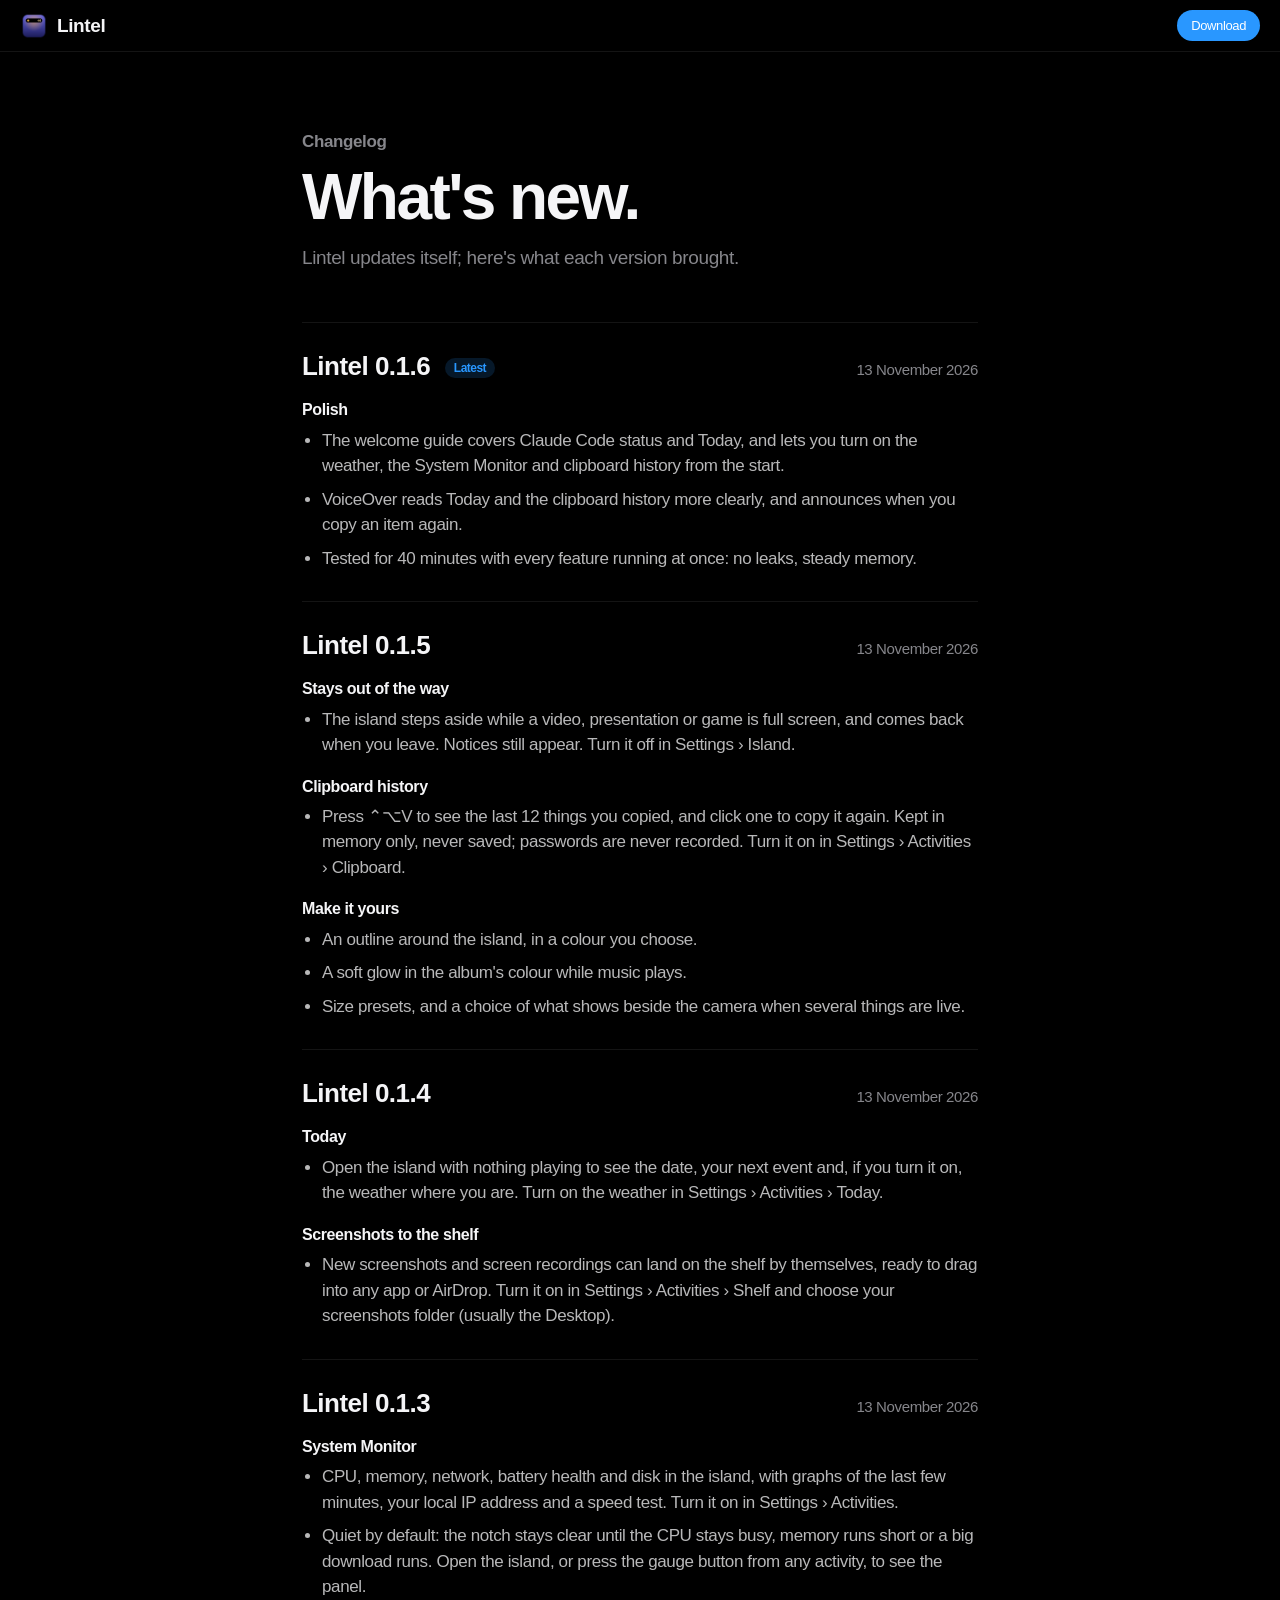
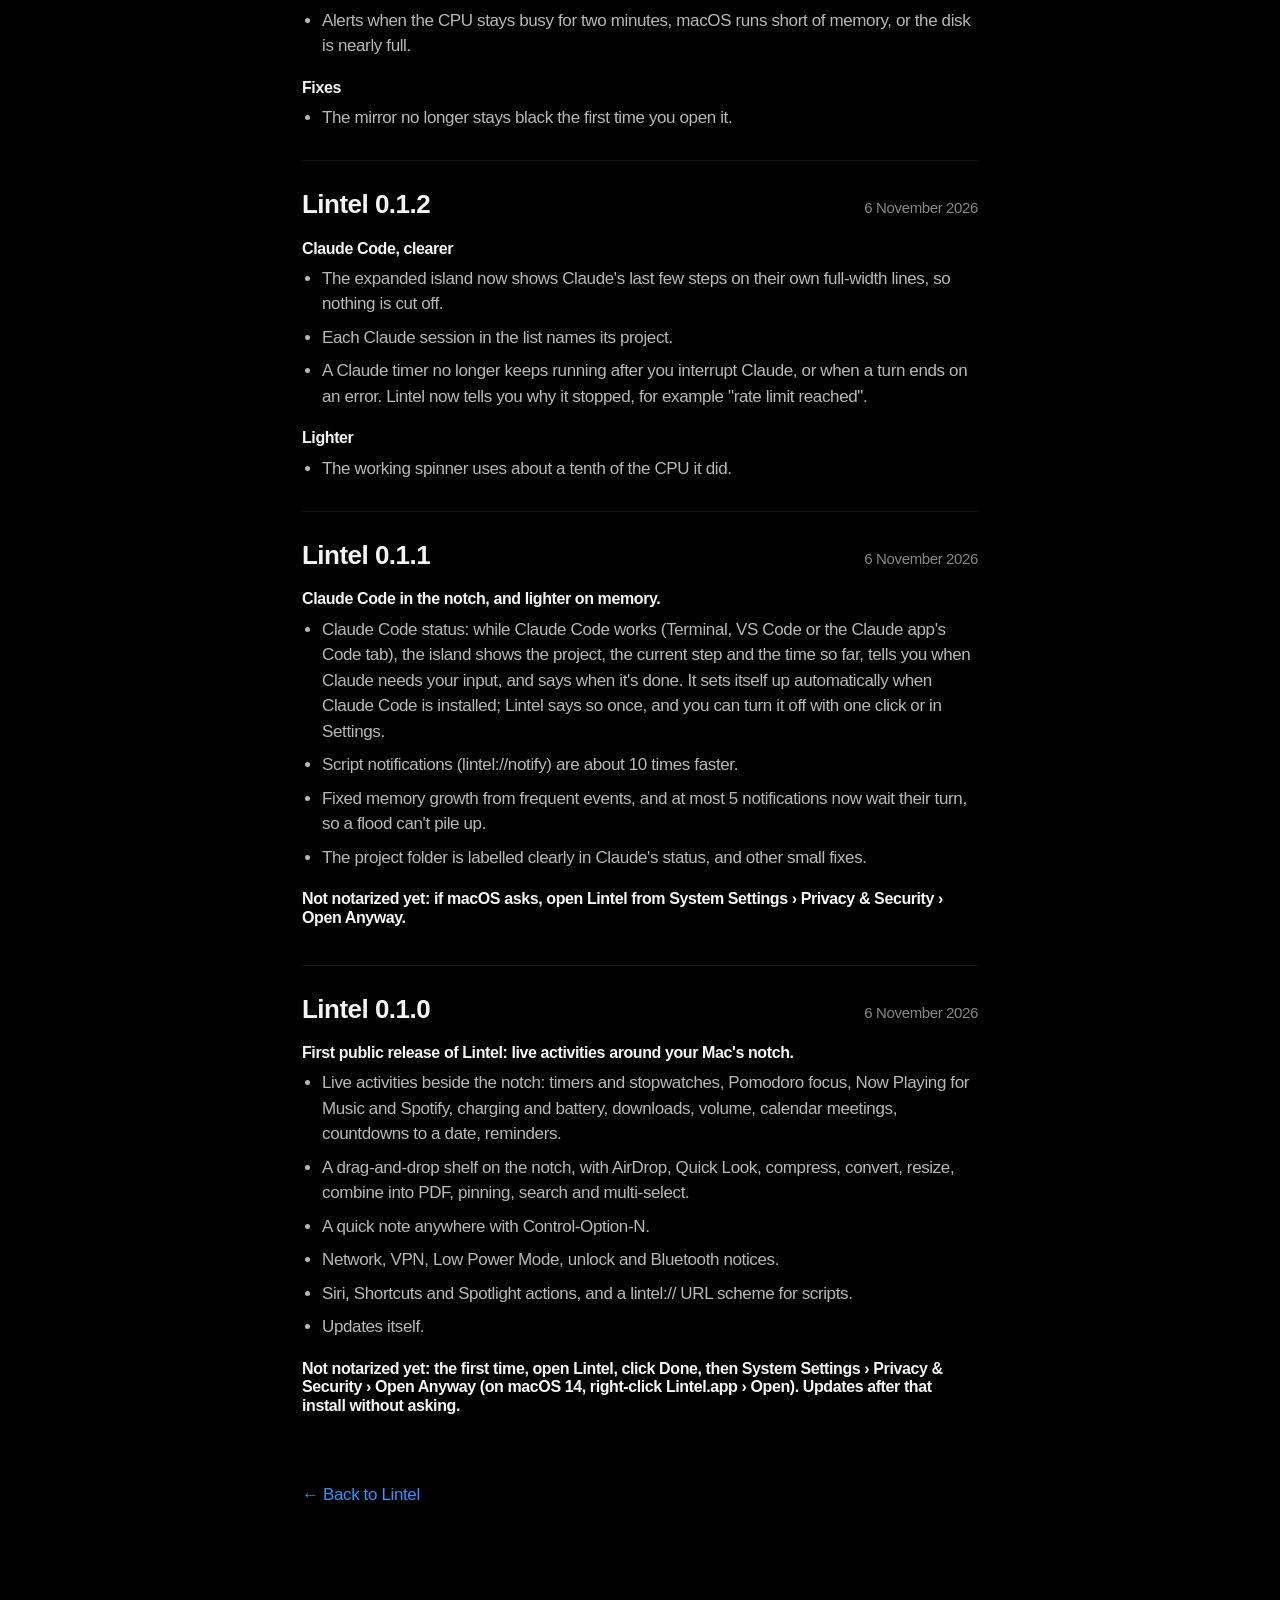
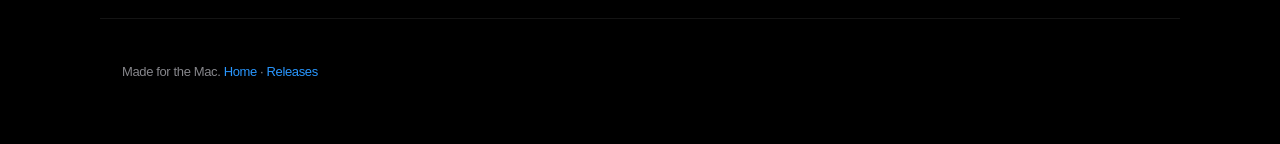
==== docs/changelog.html @ 13f5c07b "Website (4411cd4)" ====
<!doctype html>
<html lang="en">
<head>
  <meta charset="utf-8">
  <meta name="viewport" content="width=device-width, initial-scale=1, viewport-fit=cover">
  <title>What's new — Lintel</title>
  <meta name="description" content="Every Lintel release and what changed in it.">
  <meta name="theme-color" content="#000000">
  <link rel="canonical" href="https://netesh5.github.io/lintel/changelog.html">
  <meta property="og:title" content="What's new in Lintel">
  <meta property="og:image" content="https://netesh5.github.io/lintel/assets/og-image.png">
  <meta name="twitter:card" content="summary_large_image">
  <link rel="icon" type="image/png" href="assets/favicon.png">
  <link rel="stylesheet" href="styles.css?v=4411cd4">
</head>
<body>
  <header class="nav scrolled" id="nav">
    <a class="brand" href="./"><img src="assets/lintel-icon.png" alt="" width="28" height="28"><span>Lintel</span></a>
    <a class="btn btn-small btn-primary" href="https://github.com/Netesh5/lintel/releases/latest" data-goatcounter-click="download-changelog">Download</a>
  </header>
  <main class="changelog">
    <p class="eyebrow">Changelog</p>
    <h1>What's new.</h1>
    <p class="muted">Lintel updates itself; here's what each version brought.</p>
    
    <article class="cl-entry reveal" id="v0.1.6">
      <header><h2>Lintel 0.1.6 <span class="cl-latest">Latest</span></h2><time datetime="2026-11-13">13 November 2026</time></header>
      <h3>Polish</h3>
<ul>
<li>The welcome guide covers Claude Code status and Today, and lets you turn on the weather, the System Monitor and clipboard history from the start.</li>
<li>VoiceOver reads Today and the clipboard history more clearly, and announces when you copy an item again.</li>
<li>Tested for 40 minutes with every feature running at once: no leaks, steady memory.</li>
</ul>
    </article>
    <article class="cl-entry reveal" id="v0.1.5">
      <header><h2>Lintel 0.1.5</h2><time datetime="2026-11-13">13 November 2026</time></header>
      <h3>Stays out of the way</h3>
<ul>
<li>The island steps aside while a video, presentation or game is full screen, and comes back when you leave. Notices still appear. Turn it off in Settings › Island.</li>
</ul>
<h3>Clipboard history</h3>
<ul>
<li>Press ⌃⌥V to see the last 12 things you copied, and click one to copy it again. Kept in memory only, never saved; passwords are never recorded. Turn it on in Settings › Activities › Clipboard.</li>
</ul>
<h3>Make it yours</h3>
<ul>
<li>An outline around the island, in a colour you choose.</li>
<li>A soft glow in the album&#x27;s colour while music plays.</li>
<li>Size presets, and a choice of what shows beside the camera when several things are live.</li>
</ul>
    </article>
    <article class="cl-entry reveal" id="v0.1.4">
      <header><h2>Lintel 0.1.4</h2><time datetime="2026-11-13">13 November 2026</time></header>
      <h3>Today</h3>
<ul>
<li>Open the island with nothing playing to see the date, your next event and, if you turn it on, the weather where you are. Turn on the weather in Settings › Activities › Today.</li>
</ul>
<h3>Screenshots to the shelf</h3>
<ul>
<li>New screenshots and screen recordings can land on the shelf by themselves, ready to drag into any app or AirDrop. Turn it on in Settings › Activities › Shelf and choose your screenshots folder (usually the Desktop).</li>
</ul>
    </article>
    <article class="cl-entry reveal" id="v0.1.3">
      <header><h2>Lintel 0.1.3</h2><time datetime="2026-11-13">13 November 2026</time></header>
      <h3>System Monitor</h3>
<ul>
<li>CPU, memory, network, battery health and disk in the island, with graphs of the last few minutes, your local IP address and a speed test. Turn it on in Settings › Activities.</li>
<li>Quiet by default: the notch stays clear until the CPU stays busy, memory runs short or a big download runs. Open the island, or press the gauge button from any activity, to see the panel.</li>
<li>Alerts when the CPU stays busy for two minutes, macOS runs short of memory, or the disk is nearly full.</li>
</ul>
<h3>Fixes</h3>
<ul>
<li>The mirror no longer stays black the first time you open it.</li>
</ul>
    </article>
    <article class="cl-entry reveal" id="v0.1.2">
      <header><h2>Lintel 0.1.2</h2><time datetime="2026-11-06">6 November 2026</time></header>
      <h3>Claude Code, clearer</h3>
<ul>
<li>The expanded island now shows Claude&#x27;s last few steps on their own full-width lines, so nothing is cut off.</li>
<li>Each Claude session in the list names its project.</li>
<li>A Claude timer no longer keeps running after you interrupt Claude, or when a turn ends on an error. Lintel now tells you why it stopped, for example &quot;rate limit reached&quot;.</li>
</ul>
<h3>Lighter</h3>
<ul>
<li>The working spinner uses about a tenth of the CPU it did.</li>
</ul>
    </article>
    <article class="cl-entry reveal" id="v0.1.1">
      <header><h2>Lintel 0.1.1</h2><time datetime="2026-11-06">6 November 2026</time></header>
      <h3>Claude Code in the notch, and lighter on memory.</h3>
<ul>
<li>Claude Code status: while Claude Code works (Terminal, VS Code or the Claude app&#x27;s Code tab), the island shows the project, the current step and the time so far, tells you when Claude needs your input, and says when it&#x27;s done. It sets itself up automatically when Claude Code is installed; Lintel says so once, and you can turn it off with one click or in Settings.</li>
<li>Script notifications (lintel://notify) are about 10 times faster.</li>
<li>Fixed memory growth from frequent events, and at most 5 notifications now wait their turn, so a flood can&#x27;t pile up.</li>
<li>The project folder is labelled clearly in Claude&#x27;s status, and other small fixes.</li>
</ul>
<h3>Not notarized yet: if macOS asks, open Lintel from System Settings › Privacy &amp; Security › Open Anyway.</h3>
    </article>
    <article class="cl-entry reveal" id="v0.1.0">
      <header><h2>Lintel 0.1.0</h2><time datetime="2026-11-06">6 November 2026</time></header>
      <h3>First public release of Lintel: live activities around your Mac&#x27;s notch.</h3>
<ul>
<li>Live activities beside the notch: timers and stopwatches, Pomodoro focus, Now Playing for Music and Spotify, charging and battery, downloads, volume, calendar meetings, countdowns to a date, reminders.</li>
<li>A drag-and-drop shelf on the notch, with AirDrop, Quick Look, compress, convert, resize, combine into PDF, pinning, search and multi-select.</li>
<li>A quick note anywhere with Control-Option-N.</li>
<li>Network, VPN, Low Power Mode, unlock and Bluetooth notices.</li>
<li>Siri, Shortcuts and Spotlight actions, and a lintel:// URL scheme for scripts.</li>
<li>Updates itself.</li>
</ul>
<h3>Not notarized yet: the first time, open Lintel, click Done, then System Settings › Privacy &amp; Security › Open Anyway (on macOS 14, right-click Lintel.app › Open). Updates after that install without asking.</h3>
    </article>
    <p class="cl-back"><a href="./">← Back to Lintel</a></p>
  </main>
  <footer class="footer">
    <p>Made for the Mac. <a href="./">Home</a> · <a href="https://github.com/Netesh5/lintel/releases">Releases</a></p>
  </footer>
  <script>document.querySelectorAll('.reveal').forEach(e => e.classList.add('in'));</script>
  <script data-goatcounter="https://neteshpaudel.goatcounter.com/count" async src="https://gc.zgo.at/count.js"></script>
</body>
</html>
---- docs/styles.css ----
/* Lintel — site styles. System font (San Francisco on Apple devices), dark, spring motion. */

:root {
  --bg: #000;
  --bg-soft: #0b0b0d;
  --card: #111113;
  --card-hi: #18181b;
  --line: rgba(255, 255, 255, 0.08);
  --line-hi: rgba(255, 255, 255, 0.14);
  --fg: #f5f5f7;
  --muted: #86868b;
  --dim: #6e6e73;
  --blue: #2997ff;
  --orange: #ff9f0a;
  --yellow: #ffd60a;
  --green: #30d158;
  --teal: #64d2ff;
  --pink: #ff375f;
  --purple: #bf5af2;
  --radius: 28px;
  --ease: cubic-bezier(0.32, 0.72, 0, 1);            /* iOS sheet curve */
  --spring: cubic-bezier(0.34, 1.36, 0.64, 1);       /* fallback overshoot */
  --font: -apple-system, BlinkMacSystemFont, "SF Pro Display", "SF Pro Text", "Helvetica Neue", Helvetica, Arial, sans-serif;
  --mono: ui-monospace, "SF Mono", Menlo, monospace;
}
@supports (transition-timing-function: linear(0, 1)) {
  :root {
    /* A real spring: quick, with a soft overshoot, like UIKit's default spring. */
    --spring: linear(0, 0.009, 0.035 2.1%, 0.141 4.4%, 0.723 12.9%, 0.938 16.7%, 1.017 19.4%, 1.067, 1.099 24.3%,
      1.108 26%, 1.103 27.6%, 1.085 29.9%, 1.023 37.6%, 1.002 41.3%, 0.994 44.7%, 0.993 50.1%, 1.001 66.6%, 1);
  }
}

* { box-sizing: border-box; }
html { scroll-behavior: smooth; -webkit-text-size-adjust: 100%; }
body {
  margin: 0;
  background: var(--bg);
  color: var(--fg);
  font: 17px/1.47 var(--font);
  letter-spacing: -0.022em;
  -webkit-font-smoothing: antialiased;
  overflow-x: hidden;
}
a { color: var(--blue); text-decoration: none; }
a:hover { text-decoration: underline; }
img { display: block; }
code, kbd { font-family: var(--mono); font-size: 0.86em; }
kbd {
  display: inline-block; min-width: 1.6em; padding: 0.05em 0.4em; margin: 0 0.08em;
  border: 1px solid var(--line-hi); border-bottom-width: 2px; border-radius: 6px;
  background: var(--card-hi); text-align: center; color: var(--fg);
}
.ico { width: 1.15em; height: 1.15em; fill: none; stroke: currentColor; stroke-width: 1.8; stroke-linecap: round; stroke-linejoin: round; flex: none; }

/* ---------- Navigation ---------- */
.nav {
  position: fixed; inset: 0 0 auto 0; z-index: 50;
  display: flex; align-items: center; justify-content: space-between; gap: 16px;
  height: 52px; padding: 0 max(20px, env(safe-area-inset-left));
  transition: background 0.4s var(--ease), border-color 0.4s var(--ease), backdrop-filter 0.4s;
  border-bottom: 1px solid transparent;
}
.nav.scrolled {
  background: rgba(0, 0, 0, 0.62);
  -webkit-backdrop-filter: saturate(180%) blur(20px);
  backdrop-filter: saturate(180%) blur(20px);
  border-bottom-color: var(--line);
}
.brand { display: flex; align-items: center; gap: 9px; color: var(--fg); font-weight: 600; font-size: 19px; letter-spacing: -0.02em; }
.brand:hover { text-decoration: none; }
.brand img { border-radius: 7px; }
.nav-links { display: flex; gap: 30px; }
.nav-links a { color: rgba(245, 245, 247, 0.8); font-size: 13px; letter-spacing: -0.01em; }
.nav-links a:hover { color: var(--fg); text-decoration: none; }

/* ---------- Buttons ---------- */
.btn {
  display: inline-flex; align-items: center; justify-content: center; gap: 8px;
  border-radius: 980px; font-weight: 500; white-space: nowrap; cursor: pointer;
  transition: transform 0.5s var(--spring), background 0.25s, box-shadow 0.3s, color 0.25s;
}
.btn:hover { text-decoration: none; }
.btn:active { transform: scale(0.96); }
.btn-primary { background: var(--blue); color: #fff; }
.btn-primary:hover { background: #47a6ff; box-shadow: 0 8px 30px rgba(41, 151, 255, 0.35); }
.btn-ghost { color: var(--blue); border: 1px solid rgba(41, 151, 255, 0.4); }
.btn-ghost:hover { background: rgba(41, 151, 255, 0.1); }
.btn-small { padding: 6px 14px; font-size: 13px; }
.btn-large { padding: 14px 26px; font-size: 17px; }

/* ---------- Reveal on scroll ---------- */
.reveal { opacity: 0; transform: translateY(28px) scale(0.985); transition: opacity 0.9s var(--ease), transform 1.1s var(--ease); }
.reveal.in { opacity: 1; transform: none; }

/* ---------- Hero ---------- */
.hero { position: relative; text-align: center; padding: 120px 20px 40px; overflow: hidden; }
.hero-glow {
  position: absolute; left: 50%; top: -220px; width: 1100px; height: 760px; transform: translateX(-50%);
  background:
    radial-gradient(closest-side, rgba(110, 90, 255, 0.32), transparent 70%),
    radial-gradient(closest-side at 70% 60%, rgba(255, 150, 60, 0.16), transparent 70%);
  filter: blur(20px); pointer-events: none;
}
.hero-icon { margin: 0 auto 22px; width: 112px; height: 112px; filter: drop-shadow(0 18px 40px rgba(90, 80, 255, 0.35)); position: relative; }
h1 {
  position: relative; margin: 0; font-size: clamp(48px, 9vw, 96px); line-height: 1.02; font-weight: 700; letter-spacing: -0.045em;
}
.gradient-text {
  background: linear-gradient(92deg, #a78bfa 0%, #6d8bff 40%, #ff9f6e 100%);
  -webkit-background-clip: text; background-clip: text; color: transparent;
}
.gradient-text.warm { background-image: linear-gradient(92deg, #ffb27a, #ff7a59 45%, #e85d9b); }
.gradient-text.cool { background-image: linear-gradient(92deg, #64d2ff, #5e8bff 50%, #a78bfa); }
.lede { position: relative; max-width: 640px; margin: 22px auto 0; font-size: clamp(19px, 2.3vw, 23px); line-height: 1.42; color: rgba(245, 245, 247, 0.78); letter-spacing: -0.015em; }
.cta { position: relative; display: flex; gap: 14px; justify-content: center; flex-wrap: wrap; margin-top: 34px; }
.meta { position: relative; margin-top: 16px; color: var(--muted); font-size: 14px; }

/* ---------- Stage: a MacBook screen top with the island ---------- */
.stage { position: relative; margin: 64px auto 0; max-width: 1040px; }
.screen {
  --w: 1000px; --h: 520px;
  position: absolute; top: 0; left: 50%; width: var(--w); height: var(--h);
  transform-origin: top center; transform: translateX(-50%) scale(var(--s, 1));
  border-radius: 26px 26px 0 0; overflow: hidden;
  border: 10px solid #0d0d0f; border-bottom: 0;
  box-shadow: 0 0 0 1px #2a2a2e, 0 40px 120px rgba(80, 70, 255, 0.18), 0 30px 80px rgba(0, 0, 0, 0.7);
  -webkit-mask-image: linear-gradient(#000 70%, transparent);
  mask-image: linear-gradient(#000 70%, transparent);
}
.stage { height: calc(520px * var(--s, 1) + 52px); overflow: hidden; }
.stage .stage-caption { position: absolute; left: 0; right: 0; bottom: 4px; }
.wallpaper {
  position: absolute; inset: 0;
  background:
    radial-gradient(120% 90% at 15% 10%, #4b3bd6 0%, transparent 55%),
    radial-gradient(90% 80% at 85% 20%, #f06d4f 0%, transparent 55%),
    radial-gradient(100% 100% at 50% 100%, #1b1060 0%, transparent 70%),
    linear-gradient(160deg, #241a6b, #0f0a33 70%);
  animation: drift 24s ease-in-out infinite alternate;
}
@keyframes drift { to { filter: hue-rotate(-18deg) saturate(1.15); transform: scale(1.06); } }
.menubar {
  position: absolute; inset: 0 0 auto 0; height: 34px; display: flex; align-items: center; justify-content: space-between;
  padding: 0 16px; font-size: 13.5px; color: rgba(255, 255, 255, 0.92);
  background: rgba(20, 16, 50, 0.32); -webkit-backdrop-filter: blur(24px) saturate(160%); backdrop-filter: blur(24px) saturate(160%);
}
.menubar-left, .menubar-right { display: flex; align-items: center; gap: 18px; }
.menubar-left b { font-weight: 700; }
.mb-apple { width: 13px; height: 15px; border-radius: 50% 50% 45% 45%; background: rgba(255, 255, 255, 0.9); }
.mb-capsule { width: 22px; height: 10px; border-radius: 6px; background: rgba(255, 255, 255, 0.9); }
.mb-ico { width: 16px; height: 16px; fill: none; stroke: #fff; stroke-width: 2; stroke-linecap: round; }
.mb-batt { width: 24px; height: 11px; border-radius: 3px; border: 1.5px solid rgba(255, 255, 255, 0.85); position: relative; }
.mb-batt::after { content: ""; position: absolute; inset: 1.5px 6px 1.5px 1.5px; background: #fff; border-radius: 1px; }

/* The island. Top edge stays glued to the bezel; size and corners spring. */
.island {
  --iw: 196px; --ih: 34px; --ir: 12px;
  position: absolute; top: 0; left: 50%; z-index: 5;
  width: var(--iw); height: var(--ih);
  transform: translateX(-50%);
  background: #000; color: #fff;
  border-radius: 0 0 var(--ir) var(--ir);
  box-shadow: 0 0 0 0.5px rgba(255, 255, 255, 0.04);
  transition: width 0.62s var(--spring), height 0.62s var(--spring), border-radius 0.62s var(--spring);
  overflow: hidden;
}
.island[data-state="timer"], .island[data-state="claude-compact"], .island[data-state="shelf-compact"] { --iw: 330px; --ih: 34px; --ir: 13px; }
.island[data-state="music"] { --iw: 470px; --ih: 172px; --ir: 34px; }
.island[data-state="claude"] { --iw: 470px; --ih: 96px; --ir: 30px; }
.island[data-state="claude"][data-rows="2"] { --ih: 122px; --ir: 32px; }
.island[data-state="claude"][data-rows="3"] { --ih: 148px; --ir: 34px; }
.island[data-state="banner"] { --iw: 430px; --ih: 108px; --ir: 32px; }
.island[data-state="drop"] { --iw: 520px; --ih: 148px; --ir: 34px; }
.island[data-state="note"] { --iw: 470px; --ih: 176px; --ir: 34px; }
.island[data-state="monitor-compact"] { --iw: 330px; --ih: 34px; --ir: 13px; }
.island[data-state="monitor"] { --iw: 470px; --ih: 230px; --ir: 34px; }
.island[data-state="today"] { --iw: 470px; --ih: 132px; --ir: 32px; }
.island[data-state="clips"] { --iw: 470px; --ih: 178px; --ir: 34px; }

.i-compact {
  position: absolute; inset: 0; display: flex; align-items: center; justify-content: space-between; padding: 0 20px 0 18px;
  font: 600 14px/1 var(--font); letter-spacing: 0; font-variant-numeric: tabular-nums;
  opacity: 0; transition: opacity 0.25s;
}
.island[data-state="timer"] .i-compact, .island[data-state="claude-compact"] .i-compact,
.island[data-state="shelf-compact"] .i-compact, .island[data-state="monitor-compact"] .i-compact { opacity: 1; transition: opacity 0.35s 0.18s; }
.island[data-state="monitor-compact"] .c-left, .island[data-state="monitor-compact"] .c-right { color: var(--orange); }
.island[data-state="shelf-compact"] .c-left, .island[data-state="shelf-compact"] .c-right { color: var(--teal); }
.c-left .ico { width: 18px; height: 18px; }
.island[data-state="timer"] .c-left, .island[data-state="timer"] .c-right { color: var(--orange); }
.island[data-state="claude-compact"] .c-left, .island[data-state="claude-compact"] .c-right { color: #ff9f6e; }

.i-panel {
  position: absolute; inset: 0; padding: 12px 22px 18px; opacity: 0; transform: scale(0.94) translateY(-6px);
  transition: opacity 0.2s, transform 0.3s var(--ease); pointer-events: none;
}
.island[data-state="music"] .p-music,
.island[data-state="claude"] .p-claude,
.island[data-state="banner"] .p-banner,
.island[data-state="drop"] .p-drop,
.island[data-state="note"] .p-note,
.island[data-state="today"] .p-today,
.island[data-state="clips"] .p-clips,
.island[data-state="monitor"] .p-monitor { opacity: 1; transform: none; transition: opacity 0.4s 0.16s, transform 0.6s 0.1s var(--spring); }

/* Today and clipboard history in the tour */
.b-icon.today { background: rgba(255, 105, 97, 0.16); color: #ff6961; }
.b-icon.clips { background: rgba(100, 210, 255, 0.14); color: var(--teal); }
.p-today, .p-clips { text-align: left; }
.p-today .band em { font-style: normal; color: rgba(255, 255, 255, 0.7); }
.t-cards { display: grid; grid-template-columns: 1fr 1fr; gap: 8px; margin-top: 10px; }
.t-card { display: flex; align-items: center; gap: 10px; height: 54px; padding: 0 12px; border-radius: 12px; background: rgba(255, 255, 255, 0.07); }
.t-card b { display: block; font-size: 12.5px; white-space: nowrap; }
.t-card span { display: block; font-size: 10.5px; color: rgba(255, 255, 255, 0.55); white-space: nowrap; }
.c-rows { margin-top: 8px; display: grid; }
.c-rows div { display: flex; align-items: center; gap: 10px; height: 26px; padding: 0 8px; border-radius: 8px; font-size: 12.5px; color: rgba(255, 255, 255, 0.9); transition: background 0.25s; }
.c-rows i { font-style: normal; width: 14px; text-align: center; color: rgba(255, 255, 255, 0.5); }
.c-rows span { flex: 1; white-space: nowrap; overflow: hidden; text-overflow: ellipsis; }
.c-rows em { font-style: normal; font-size: 10.5px; color: rgba(255, 255, 255, 0.45); }
.c-rows div.hover { background: rgba(255, 255, 255, 0.09); }
.c-rows div.copied em, .c-rows div.copied i { color: var(--green); }

.band { display: flex; align-items: center; gap: 10px; min-height: 30px; margin-left: 4px; }
.band b { display: block; font-size: 13.5px; font-weight: 600; letter-spacing: -0.01em; }
.band span { display: block; font-size: 11.5px; color: rgba(255, 255, 255, 0.55); white-space: nowrap; overflow: hidden; text-overflow: ellipsis; }
.band em { margin-left: auto; font: 600 13px/1 var(--font); font-style: normal; font-variant-numeric: tabular-nums; color: #ff9f6e; }
.b-icon { width: 28px; height: 28px; border-radius: 50%; display: grid; place-items: center; flex: none; }
.b-icon .ico { width: 16px; height: 16px; }
.b-icon.claude { background: rgba(255, 159, 110, 0.18); color: #ff9f6e; }
.b-icon.done { background: rgba(48, 209, 88, 0.18); color: var(--green); }
.b-icon.note { background: rgba(255, 214, 10, 0.16); color: var(--yellow); }

.p-music .band { justify-content: center; text-align: center; padding-left: 0; }
/* System monitor panel: a 2 × 2 grid of tiles with live graphs, as the app shows it. */
.b-icon.cpu { background: rgba(48, 209, 88, 0.16); color: var(--green); }
.p-monitor { text-align: left; }
.m-grid { display: grid; grid-template-columns: 1fr 1fr; gap: 7px; margin-top: 10px; }
.m-tile { position: relative; height: 63px; border-radius: 11px; background: rgba(255, 255, 255, 0.07); padding: 7px 10px; overflow: hidden; }
.m-label { display: flex; justify-content: space-between; font-size: 10px; font-weight: 600; color: rgba(255, 255, 255, 0.55); }
.m-label em { font-style: normal; font-weight: 500; color: rgba(255, 255, 255, 0.7); font-variant-numeric: tabular-nums; }
.m-tile b { display: block; font-size: 13px; line-height: 1.3; font-weight: 600; font-variant-numeric: tabular-nums; margin-top: 1px; }
.m-foot { display: block; font-size: 9.5px; line-height: 1.3; color: rgba(255, 255, 255, 0.55); }
.m-bar { position: absolute; left: 10px; right: 10px; bottom: 5px; height: 3px; border-radius: 2px; background: rgba(255, 255, 255, 0.12); }
.m-bar i { position: absolute; inset: 0 18% 0 0; border-radius: 2px; background: var(--green); }
.spark { position: absolute; left: 0; right: 0; bottom: 0; width: 100%; height: 18px; }
.spark .line { fill: none; stroke-width: 1.4; vector-effect: non-scaling-stroke; stroke-linejoin: round; }
.spark .fill { stroke: none; opacity: 0.28; }
.spark .green { stroke: var(--green); fill: var(--green); } .spark .line.green { fill: none; }
.spark .blue { stroke: var(--blue); fill: var(--blue); } .spark .line.blue { fill: none; }
.spark .teal { stroke: var(--teal); fill: var(--teal); } .spark .line.teal { fill: none; }
.m-footer { display: flex; justify-content: space-between; align-items: center; margin-top: 8px; font-size: 10.5px; color: rgba(255, 255, 255, 0.6); }
.m-speed { padding: 3px 9px; border-radius: 99px; background: rgba(255, 255, 255, 0.12); color: rgba(255, 255, 255, 0.9); font-variant-numeric: tabular-nums; }

.music-row { display: flex; gap: 14px; align-items: center; margin-top: 12px; }
.art { width: 52px; height: 52px; border-radius: 12px; flex: none; background: conic-gradient(from 210deg, #ff5f8f, #ffb36b, #7b6bff, #ff5f8f); }
.progress { flex: 1; }
.bar { height: 6px; border-radius: 3px; background: rgba(255, 255, 255, 0.16); overflow: hidden; }
.bar i { display: block; height: 100%; width: 36%; background: #ff7aa2; border-radius: 3px; }
.island[data-state="music"] .bar i { animation: play 9s linear forwards; }
@keyframes play { from { width: 36%; } to { width: 52%; } }
.times { display: flex; justify-content: space-between; margin-top: 5px; font-size: 10.5px; color: rgba(255, 255, 255, 0.5); font-variant-numeric: tabular-nums; }
.controls { display: flex; justify-content: center; align-items: center; gap: 26px; margin-top: 8px; }
.controls .ico { width: 18px; height: 18px; }
.controls .play { width: 34px; height: 34px; border-radius: 50%; background: #ff7aa2; color: #000; display: grid; place-items: center; }

/* Claude's steps, as the app shows them: finished ones dimmed with a tick, then the current one. */
.steps { margin: 12px 4px 0; display: grid; gap: 4px; }
.steps div { display: flex; align-items: center; gap: 11px; height: 22px; font-size: 12.5px; color: rgba(255, 255, 255, 0.5); transition: color 0.3s; }
.steps div span { white-space: nowrap; overflow: hidden; text-overflow: ellipsis; }
.steps div .ico { width: 14px; height: 14px; flex: none; color: rgba(48, 209, 88, 0.85); stroke-width: 2.4; }
.steps div.now, .steps div.wait { color: #fff; font-weight: 500; }
.steps div.now .ico { color: #ff9f6e; animation: spin 0.9s linear infinite; }
.steps div.wait .ico { color: var(--yellow); }
.steps div.fresh { animation: stepIn 0.55s var(--spring) both; }
.b-icon.wait { background: rgba(255, 214, 10, 0.16); color: var(--yellow); }
@keyframes stepIn { from { opacity: 0; transform: translateY(8px); } }
@keyframes spin { to { transform: rotate(360deg); } }

.p-banner { text-align: left; padding-left: 26px; }
.p-banner b { display: block; margin-top: 8px; font-size: 14.5px; }
.p-banner > span { display: block; font-size: 12px; color: rgba(255, 255, 255, 0.55); }

.p-drop { display: flex; gap: 12px; padding: 44px 16px 16px; }
.drop-tile {
  flex: 1; border-radius: 18px; padding: 12px; display: grid; justify-items: center; align-content: center; gap: 3px;
  background: rgba(255, 255, 255, 0.06); border: 1.5px dashed rgba(255, 255, 255, 0.16); transition: all 0.35s var(--spring);
}
.drop-tile .ico { width: 22px; height: 22px; margin-bottom: 3px; }
.drop-tile b { font-size: 13px; }
.drop-tile span { font-size: 11px; color: rgba(255, 255, 255, 0.5); }
.drop-tile.keep { color: var(--teal); }
.drop-tile.air { color: #7ac7ff; }
.drop-tile.targeted { background: rgba(100, 210, 255, 0.16); border-color: rgba(100, 210, 255, 0.7); transform: scale(1.04); }

.editor { margin: 12px 4px 0; height: 100px; border-radius: 14px; background: rgba(255, 255, 255, 0.07); padding: 10px 12px; font-size: 13px; line-height: 1.5; color: rgba(255, 255, 255, 0.9); white-space: pre-wrap; text-align: left; }
.caret { display: inline-block; width: 1.5px; height: 1.05em; background: var(--yellow); vertical-align: -2px; margin-left: 1px; animation: blink 1s steps(1) infinite; }
@keyframes blink { 50% { opacity: 0; } }

.dragged-file {
  position: absolute; left: 62%; top: 72%; z-index: 6; display: grid; justify-items: center; gap: 4px;
  color: #fff; font-size: 12px; opacity: 0; transform: scale(0.8);
  transition: left 1.4s var(--ease), top 1.4s var(--ease), opacity 0.4s, transform 0.5s var(--spring);
}
.dragged-file .ico { width: 54px; height: 54px; padding: 10px; border-radius: 12px; background: rgba(255, 255, 255, 0.92); color: #6a5cff; stroke-width: 1.6; box-shadow: 0 14px 30px rgba(0, 0, 0, 0.35); }
.dragged-file span { padding: 2px 7px; border-radius: 6px; background: rgba(41, 151, 255, 0.85); }
.dragged-file.show { opacity: 1; transform: scale(1); }
.dragged-file.near { left: 58%; top: 7%; transform: scale(0.82); }
.dragged-file.drop { opacity: 0; transform: scale(0.3); top: 4%; }
.cursor { display: none; }

.stage-caption { margin: 0; padding: 0 12px; color: var(--muted); font-size: 15px; min-height: 22px; transition: opacity 0.4s; }

/* ---------- Sections ---------- */
.section { max-width: 1080px; margin: 0 auto; padding: 110px 22px 20px; }
.eyebrow { margin: 0 0 10px; color: var(--muted); font-weight: 600; font-size: 17px; }
.hero-eyebrow { position: relative; margin: 26px 0 2px; font-size: 16px; letter-spacing: 0.01em; }
h2 { margin: 0 0 46px; font-size: clamp(36px, 6vw, 60px); line-height: 1.06; font-weight: 700; letter-spacing: -0.04em; }
h2 .muted, .muted { color: var(--muted); }
h3 { margin: 12px 0 8px; font-size: 24px; line-height: 1.15; letter-spacing: -0.025em; }
.card p, .spot-text p { color: rgba(245, 245, 247, 0.72); margin: 0; }

/* Bento */
.bento { display: grid; grid-template-columns: repeat(3, 1fr); gap: 18px; }
.card {
  position: relative; overflow: hidden; padding: 30px; border-radius: var(--radius);
  background: linear-gradient(180deg, var(--card-hi), var(--card)); border: 1px solid var(--line);
  transition: transform 0.7s var(--spring), border-color 0.3s, opacity 0.9s var(--ease);
}
.card:hover { transform: translateY(-4px); border-color: var(--line-hi); }
.card.in:hover { transform: translateY(-4px); }
.c-wide { grid-column: span 2; display: flex; align-items: center; gap: 24px; }
.c-wide .card-text { flex: 1; }
.c-tall { grid-row: span 2; }
.c-full { grid-column: 1 / -1; }
.tag { display: inline-flex; align-items: center; gap: 6px; font-size: 14px; font-weight: 600; }
.tag .ico { width: 17px; height: 17px; }
.tag.orange { color: var(--orange); } .tag.pink { color: #ff6f91; } .tag.blue { color: var(--blue); }
.tag.yellow { color: var(--yellow); } .tag.purple { color: var(--purple); } .tag.teal { color: var(--teal); } .tag.green { color: var(--green); }

.mini-island {
  flex: none; width: 210px; height: 44px; border-radius: 22px; background: #000; border: 1px solid #222;
  display: flex; align-items: center; justify-content: space-between; padding: 0 16px; color: var(--orange);
  font: 600 16px/1 var(--font); font-variant-numeric: tabular-nums; box-shadow: 0 20px 40px rgba(255, 159, 10, 0.12);
}
.ring { width: 22px; height: 22px; border-radius: 50%; background: conic-gradient(var(--orange) var(--p, 70%), rgba(255, 159, 10, 0.22) 0); -webkit-mask: radial-gradient(circle, transparent 6px, #000 7px); mask: radial-gradient(circle, transparent 6px, #000 7px); }

.wave { display: flex; align-items: flex-end; gap: 4px; height: 34px; margin-top: 22px; }
.wave i { width: 5px; border-radius: 3px; background: linear-gradient(#ff7aa2, #ff9f6e); animation: wave 1.1s ease-in-out infinite alternate; }
.wave i:nth-child(1) { animation-delay: -0.2s; } .wave i:nth-child(2) { animation-delay: -0.6s; } .wave i:nth-child(3) { animation-delay: -0.1s; }
.wave i:nth-child(4) { animation-delay: -0.8s; } .wave i:nth-child(5) { animation-delay: -0.4s; } .wave i:nth-child(6) { animation-delay: -0.9s; } .wave i:nth-child(7) { animation-delay: -0.3s; }
@keyframes wave { from { height: 6px; } to { height: 34px; } }

.mini-note { margin-top: 26px; padding: 14px 16px; border-radius: 18px; background: #000; border: 1px solid #222; }
.mini-note b { display: block; font-size: 15px; }
.mini-note span { color: var(--muted); font-size: 13px; }
/* Today, clipboard history and personalisation cards */
.tag.red { color: #ff6961; }
.mini-today { flex: none; width: 230px; padding: 14px 16px; border-radius: 20px; background: #000; border: 1px solid #222; display: grid; gap: 10px; }
.mini-today .mt-head b { font-size: 15px; display: block; }
.mini-today .mt-head span, .mini-today .mt-row span { font-size: 12px; color: var(--muted); display: block; }
.mini-today .mt-row { display: flex; align-items: center; gap: 10px; padding: 8px 10px; border-radius: 12px; background: rgba(255, 255, 255, 0.07); }
.mini-today .mt-row b { font-size: 13px; display: block; }
.mt-dot { width: 10px; height: 10px; border-radius: 3px; background: #ff6961; flex: none; }
.mt-sun { width: 18px; height: 18px; color: #ffd60a; fill: none; stroke: currentColor; stroke-width: 1.8; stroke-linecap: round; flex: none; }
.mini-clips { margin-top: 20px; display: grid; gap: 6px; padding: 10px; border-radius: 16px; background: #000; border: 1px solid #222; }
.mini-clips span { display: flex; gap: 10px; align-items: center; font-size: 12.5px; color: rgba(245, 245, 247, 0.85); white-space: nowrap; overflow: hidden; text-overflow: ellipsis; }
.mini-clips i { font-style: normal; color: var(--muted); width: 14px; text-align: center; flex: none; }
.mini-styles { flex: none; display: grid; gap: 16px; padding: 8px 4px; }
.ms-island { width: 200px; height: 40px; border-radius: 0 0 16px 16px; background: #000; display: flex; align-items: center; justify-content: space-between; padding: 0 16px; font: 600 14px/1 var(--font); }
.ms-island i { font-style: normal; }
.ms-glow { color: #ff7aa2; box-shadow: 0 0 22px rgba(255, 110, 160, 0.55); }
.ms-glow em { display: flex; gap: 3px; align-items: center; }
.ms-glow em b { width: 3px; height: 12px; border-radius: 2px; background: #ff7aa2; animation: miniWave 0.9s ease-in-out infinite alternate; }
@keyframes miniWave { from { height: 4px; } to { height: 14px; } }
.ms-glow em b:nth-child(2) { animation-delay: -0.3s; } .ms-glow em b:nth-child(3) { animation-delay: -0.6s; } .ms-glow em b:nth-child(4) { animation-delay: -0.15s; }
.ms-outline { color: #c38bff; border: 1px solid #b07aff; border-top: none; }
.ms-outline em { font-style: normal; font-variant-numeric: tabular-nums; }
.days { margin-top: 18px; display: flex; align-items: baseline; gap: 8px; }
.days b { font-size: 64px; line-height: 1; letter-spacing: -0.05em; background: linear-gradient(#e2b6ff, var(--purple)); -webkit-background-clip: text; background-clip: text; color: transparent; }
.days span { color: var(--muted); }

.chips { display: flex; flex-wrap: wrap; justify-content: center; gap: 10px; margin-top: 30px; }
.chip { display: inline-flex; align-items: center; gap: 8px; padding: 9px 16px; border-radius: 980px; background: var(--card); border: 1px solid var(--line); color: rgba(245, 245, 247, 0.82); font-size: 14px; }
.chip .ico { width: 16px; height: 16px; color: var(--muted); }

/* Spotlights */
.spotlight { display: grid; grid-template-columns: 1fr 1fr; gap: 56px; align-items: center; }
.spotlight.reverse .spot-text { order: 2; }
.spotlight h2 { margin-bottom: 22px; }
.ticks { list-style: none; padding: 0; margin: 24px 0 0; display: grid; gap: 12px; }
.ticks li { position: relative; padding-left: 28px; color: rgba(245, 245, 247, 0.8); }
.ticks li::before { content: ""; position: absolute; left: 0; top: 4px; width: 17px; height: 17px; border-radius: 50%; background: rgba(48, 209, 88, 0.16); }
.ticks li::after { content: ""; position: absolute; left: 5px; top: 8px; width: 7px; height: 4px; border-left: 2px solid var(--green); border-bottom: 2px solid var(--green); transform: rotate(-45deg); }

.spot-demo {
  position: relative; height: 340px; border-radius: 32px; overflow: hidden; border: 1px solid var(--line);
  background: radial-gradient(90% 80% at 30% 10%, rgba(255, 140, 90, 0.35), transparent 60%), radial-gradient(90% 90% at 90% 90%, rgba(120, 90, 255, 0.4), transparent 60%), #120d26;
}
.shelf-demo { background: radial-gradient(90% 80% at 70% 10%, rgba(80, 180, 255, 0.35), transparent 60%), radial-gradient(90% 90% at 10% 90%, rgba(120, 90, 255, 0.35), transparent 60%), #0b1328; }
.demo-notch { position: absolute; top: 0; left: 50%; width: 150px; height: 26px; transform: translateX(-50%); background: #000; border-radius: 0 0 11px 11px; }
.demo-island {
  position: absolute; top: 0; left: 50%; transform: translateX(-50%); width: min(400px, 88%); padding: 14px 18px 16px;
  background: #000; border-radius: 0 0 30px 30px; box-shadow: 0 30px 60px rgba(0, 0, 0, 0.5);
}
.demo-island.wide { width: min(460px, 92%); padding: 34px 16px 16px; }
.demo-island .band { margin: 0; }
.tiles { display: flex; gap: 10px; justify-content: center; }
.tile { position: relative; width: 80px; display: grid; justify-items: center; gap: 6px; font-size: 11px; color: rgba(255, 255, 255, 0.8); animation: tileIn 0.7s var(--spring) both; }
.tile:nth-child(2) { animation-delay: 0.08s; } .tile:nth-child(3) { animation-delay: 0.16s; } .tile:nth-child(4) { animation-delay: 0.24s; }
.spot-demo:not(.in) .tile { animation: none; opacity: 0; }
@keyframes tileIn { from { opacity: 0; transform: translateY(-14px) scale(0.85); } }
.thumb { width: 54px; height: 54px; border-radius: 12px; }
.t1 { background: linear-gradient(135deg, #ffb36b, #ff5f8f); }
.t2 { background: linear-gradient(#fff, #e8e8ed); }
.t3 { background: radial-gradient(circle at 50% 45%, #a78bfa 0 30%, #241a6b 31%); }
.t4 { background: linear-gradient(#2c2c30, #1c1c1f); border: 1px solid #333; }
.tile.pinned::after { content: ""; position: absolute; left: 6px; top: -4px; width: 14px; height: 14px; border-radius: 50%; background: var(--yellow); box-shadow: 0 0 0 2px #000; }

/* Faint app windows inside the spotlight demos */
.mock-window {
  position: absolute; left: 7%; right: 7%; bottom: -24px; top: 132px; border-radius: 14px; overflow: hidden;
  background: rgba(22, 20, 34, 0.72); border: 1px solid rgba(255, 255, 255, 0.08);
  box-shadow: 0 30px 60px rgba(0, 0, 0, 0.45); -webkit-backdrop-filter: blur(20px); backdrop-filter: blur(20px);
}
.shelf-demo .mock-window { top: 150px; }
.mw-bar { display: flex; align-items: center; gap: 7px; height: 30px; padding: 0 12px; border-bottom: 1px solid rgba(255, 255, 255, 0.06); }
.mw-bar i { width: 11px; height: 11px; border-radius: 50%; background: #ff5f57; }
.mw-bar i:nth-child(2) { background: #febc2e; }
.mw-bar i:nth-child(3) { background: #28c840; }
.mw-bar span { margin: 0 auto; transform: translateX(-24px); font-size: 11.5px; color: rgba(255, 255, 255, 0.55); }
.code { padding: 12px 16px; font: 12px/1.75 var(--mono); color: rgba(255, 255, 255, 0.62); }
.code p { margin: 0; white-space: nowrap; }
.code em { font-style: normal; color: #ff7ab2; }
.code .in1 { padding-left: 2ch; }
.code .in2 { padding-left: 4ch; }
.code .typing::after { content: ""; display: inline-block; width: 7px; height: 13px; margin-left: 2px; vertical-align: -2px; background: #ff9f6e; animation: blink 1s steps(1) infinite; }
.files { display: grid; grid-template-columns: repeat(3, 1fr); gap: 14px 10px; padding: 16px; font-size: 11px; color: rgba(255, 255, 255, 0.65); text-align: center; }
.files div { display: grid; justify-items: center; gap: 6px; }
.files .thumb { width: 40px; height: 40px; border-radius: 9px; }
.t5 { background: linear-gradient(135deg, #5e8bff, #2f4fd6); }
.t6 { background: linear-gradient(135deg, #ff5f8f, #bf5af2); }
.demo-notch, .demo-island { z-index: 2; }

/* Stats */
.stats { display: grid; grid-template-columns: repeat(4, 1fr); gap: 18px; margin-bottom: 18px; }
.stat { padding: 28px 24px; border-radius: var(--radius); background: var(--card); border: 1px solid var(--line); }
.stat b { display: block; font-size: 44px; line-height: 1; letter-spacing: -0.045em; font-variant-numeric: tabular-nums; background: linear-gradient(#fff, #a1a1a6); -webkit-background-clip: text; background-clip: text; color: transparent; }
.stat span { display: block; margin-top: 8px; color: var(--muted); font-size: 15px; }
.bento.small .card p { margin-top: 10px; }

/* Download */
.download-card {
  text-align: center; padding: 64px 24px; border-radius: 40px; border: 1px solid var(--line);
  background: radial-gradient(80% 120% at 50% 0%, rgba(105, 90, 255, 0.28), transparent 60%), var(--bg-soft);
}
.download-card img { margin: 0 auto 18px; filter: drop-shadow(0 16px 32px rgba(90, 80, 255, 0.4)); }
.download-card h2 { margin: 0 0 6px; }
.download-card .btn { margin-top: 26px; }
.fineprint { margin: 16px 0 0; color: var(--muted); font-size: 13px; }
.brew { display: flex; flex-wrap: wrap; align-items: center; justify-content: center; gap: 8px 10px; margin-top: 22px; color: var(--muted); font-size: 13px; }
.brew code { padding: 7px 12px; border-radius: 10px; background: rgba(255, 255, 255, 0.07); border: 1px solid var(--line); color: #f5f5f7; user-select: all; overflow-wrap: anywhere; }
.brew .copy { display: inline-flex; align-items: center; gap: 5px; padding: 7px 11px; border-radius: 10px; border: 1px solid var(--line); background: transparent; color: #f5f5f7; font: inherit; cursor: pointer; transition: background 0.2s; }
.brew .copy:hover { background: rgba(255, 255, 255, 0.08); }
.brew .copy .ico { width: 14px; height: 14px; }

.install { margin-top: 90px; }
.steps-list { list-style: none; padding: 0; margin: 0; display: grid; gap: 16px; }
.steps-list li { display: flex; gap: 20px; padding: 26px; border-radius: var(--radius); background: var(--card); border: 1px solid var(--line); }
.num { flex: none; width: 36px; height: 36px; border-radius: 50%; display: grid; place-items: center; font-weight: 700; background: rgba(41, 151, 255, 0.16); color: var(--blue); }
.steps-list b { font-size: 19px; }
.steps-list p { margin: 6px 0 0; color: rgba(245, 245, 247, 0.72); }
.steps-list p b { font-size: inherit; color: var(--fg); }
.aside { font-size: 14px; color: var(--muted) !important; }
.settings-mock { margin-top: 14px; max-width: 560px; padding: 12px; border-radius: 14px; background: #1c1c1e; border: 1px solid #2c2c2e; }
.sm-row { display: flex; align-items: center; gap: 10px; font-size: 13px; color: rgba(255, 255, 255, 0.85); }
.sm-lock { width: 28px; height: 28px; border-radius: 7px; display: grid; place-items: center; background: #3a3a3c; color: #fff; flex: none; }
.sm-btn { margin-left: auto; padding: 4px 11px; border-radius: 7px; background: #3a3a3c; color: #fff; font-weight: 500; white-space: nowrap; box-shadow: 0 0 0 2px rgba(41, 151, 255, 0.0); animation: pulse 2.4s var(--ease) infinite; }
@keyframes pulse { 0%, 100% { box-shadow: 0 0 0 0 rgba(41, 151, 255, 0.0); } 50% { box-shadow: 0 0 0 4px rgba(41, 151, 255, 0.45); } }

/* FAQ */
.faq { max-width: 820px; }
.faq h2 { margin-bottom: 26px; }
details { border-bottom: 1px solid var(--line); }
summary { list-style: none; cursor: pointer; padding: 22px 34px 22px 0; font-size: 19px; font-weight: 600; position: relative; letter-spacing: -0.02em; }
summary::-webkit-details-marker { display: none; }
summary::after { content: "+"; position: absolute; right: 4px; top: 18px; font-size: 26px; font-weight: 300; color: var(--muted); transition: transform 0.45s var(--spring); }
details[open] summary::after { transform: rotate(45deg); }
details p { margin: 0 0 22px; color: rgba(245, 245, 247, 0.72); }

/* Changelog page (built from the release notes by scripts/changelog.py) */
.changelog { max-width: 720px; margin: 0 auto; padding: 130px 22px 0; }
.changelog h1 { margin: 0; font-size: clamp(44px, 7vw, 64px); letter-spacing: -0.04em; }
.changelog > .muted { margin: 14px 0 50px; color: var(--muted); font-size: 19px; }
.cl-entry { padding: 30px 0; border-top: 1px solid var(--line); }
.cl-entry header { display: flex; flex-wrap: wrap; align-items: baseline; justify-content: space-between; gap: 6px 16px; }
.cl-entry h2 { margin: 0; font-size: 26px; letter-spacing: -0.02em; }
.cl-entry time { color: var(--muted); font-size: 15px; }
.cl-entry h3 { margin: 20px 0 8px; font-size: 16px; color: var(--fg); }
.cl-entry ul { margin: 0; padding-left: 20px; display: grid; gap: 8px; color: rgba(245, 245, 247, 0.75); line-height: 1.5; }
.cl-latest { margin-left: 8px; padding: 3px 9px; border-radius: 99px; font-size: 12px; font-weight: 600; vertical-align: middle; background: rgba(41, 151, 255, 0.16); color: var(--blue); }
.cl-back { margin: 30px 0 0; }

/* Footer */
.footer { max-width: 1080px; margin: 110px auto 0; padding: 30px 22px 50px; border-top: 1px solid var(--line); color: var(--muted); font-size: 13px; }
.foot-brand { display: flex; align-items: center; gap: 8px; color: var(--fg); font-weight: 600; font-size: 15px; }
.foot-brand img { border-radius: 5px; }
.legal { color: var(--dim); font-size: 12px; max-width: 760px; }

/* ---------- Responsive ---------- */
@media (max-width: 900px) {
  .bento { grid-template-columns: 1fr 1fr; }
  .c-wide { grid-column: span 2; }
  .c-tall { grid-row: auto; }
  .spotlight { grid-template-columns: 1fr; gap: 34px; }
  .spotlight.reverse .spot-text { order: 0; }
  .stats { grid-template-columns: 1fr 1fr; }
}
@media (max-width: 640px) {
  body { font-size: 16px; }
  .nav-links { display: none; }
  .hero { padding-top: 104px; }
  .bento { grid-template-columns: 1fr; }
  .c-wide { grid-column: auto; flex-direction: column; align-items: flex-start; }
  .card { padding: 24px; }
  .section { padding-top: 84px; }
  .steps-list li { padding: 20px; gap: 14px; }
  .sm-row { flex-wrap: wrap; }
  .sm-btn { margin-left: 38px; }
  .spot-demo { height: 280px; }
  .tile { width: 64px; }
  .thumb { width: 44px; height: 44px; }
}

/* ---------- Reduced motion ---------- */
@media (prefers-reduced-motion: reduce) {
  *, *::before, *::after { animation-duration: 0.01ms !important; animation-iteration-count: 1 !important; transition-duration: 0.01ms !important; }
  .reveal { opacity: 1; transform: none; }
  html { scroll-behavior: auto; }
}
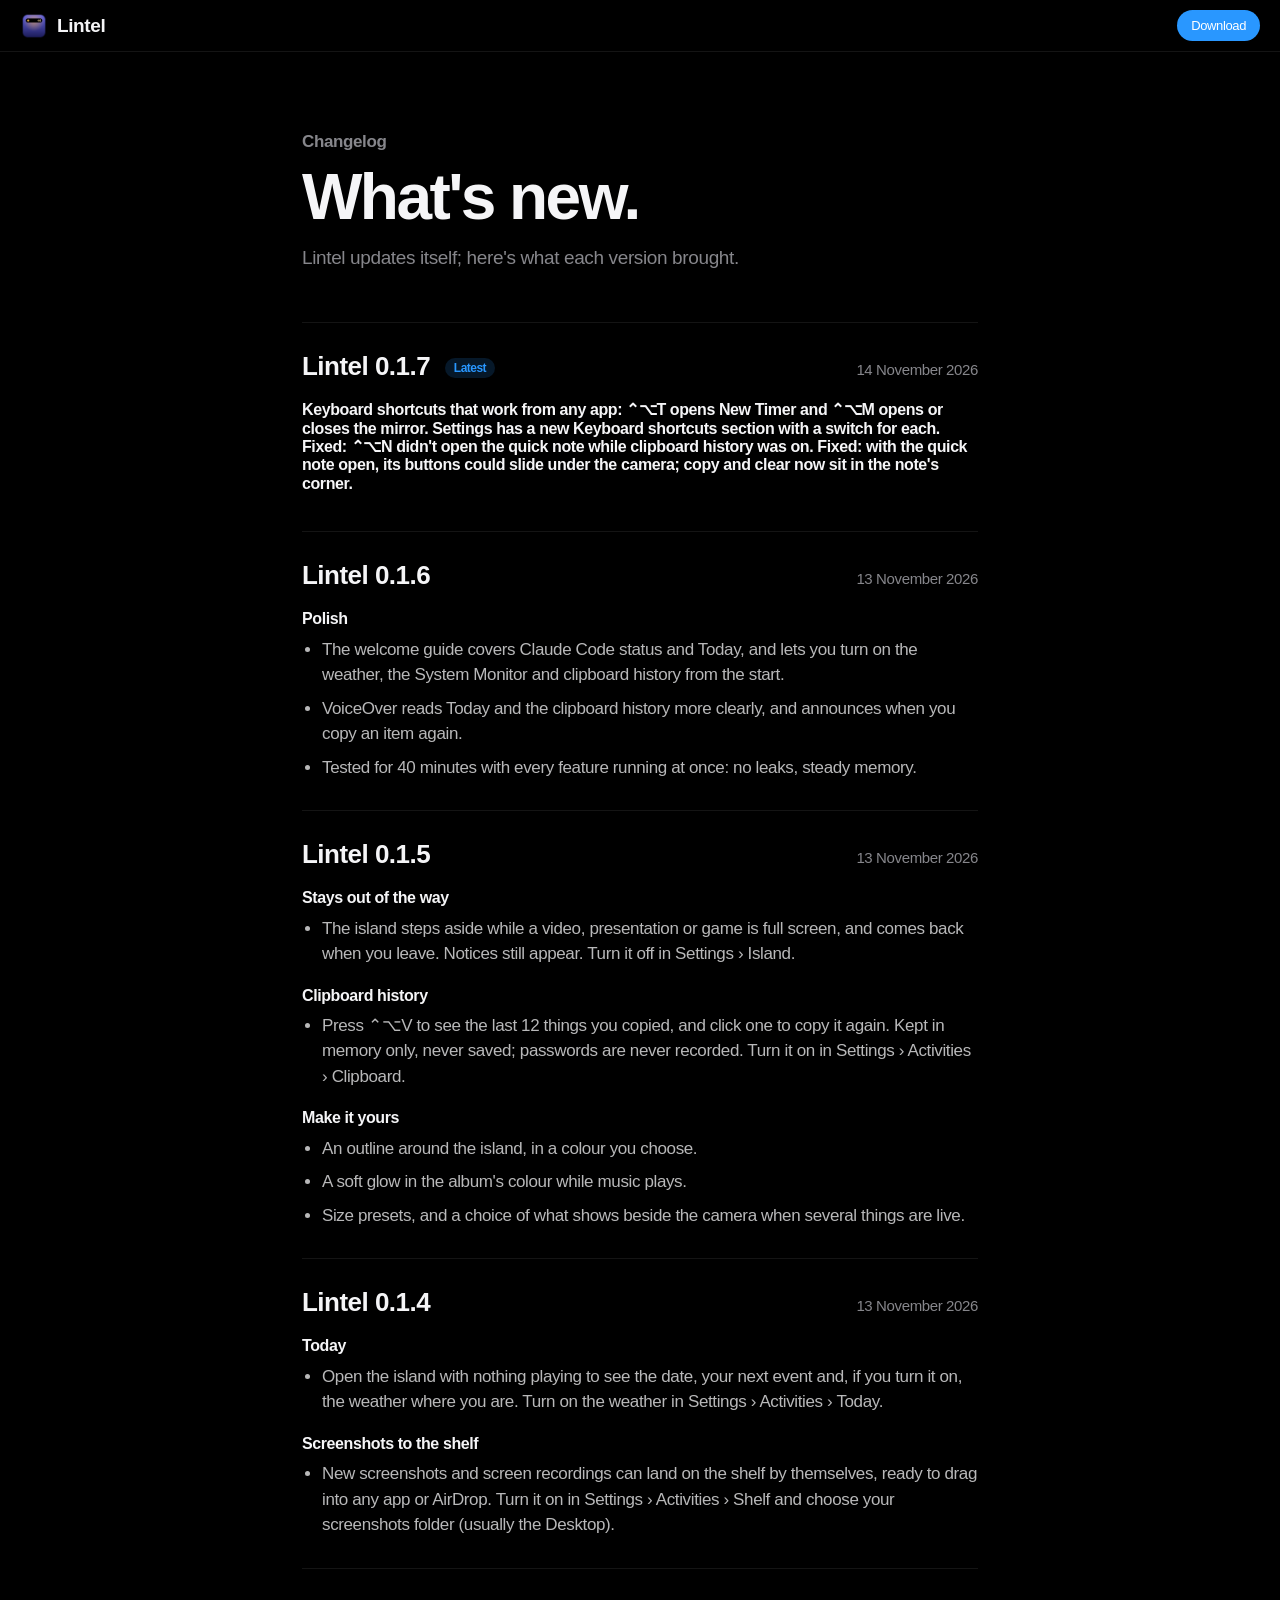
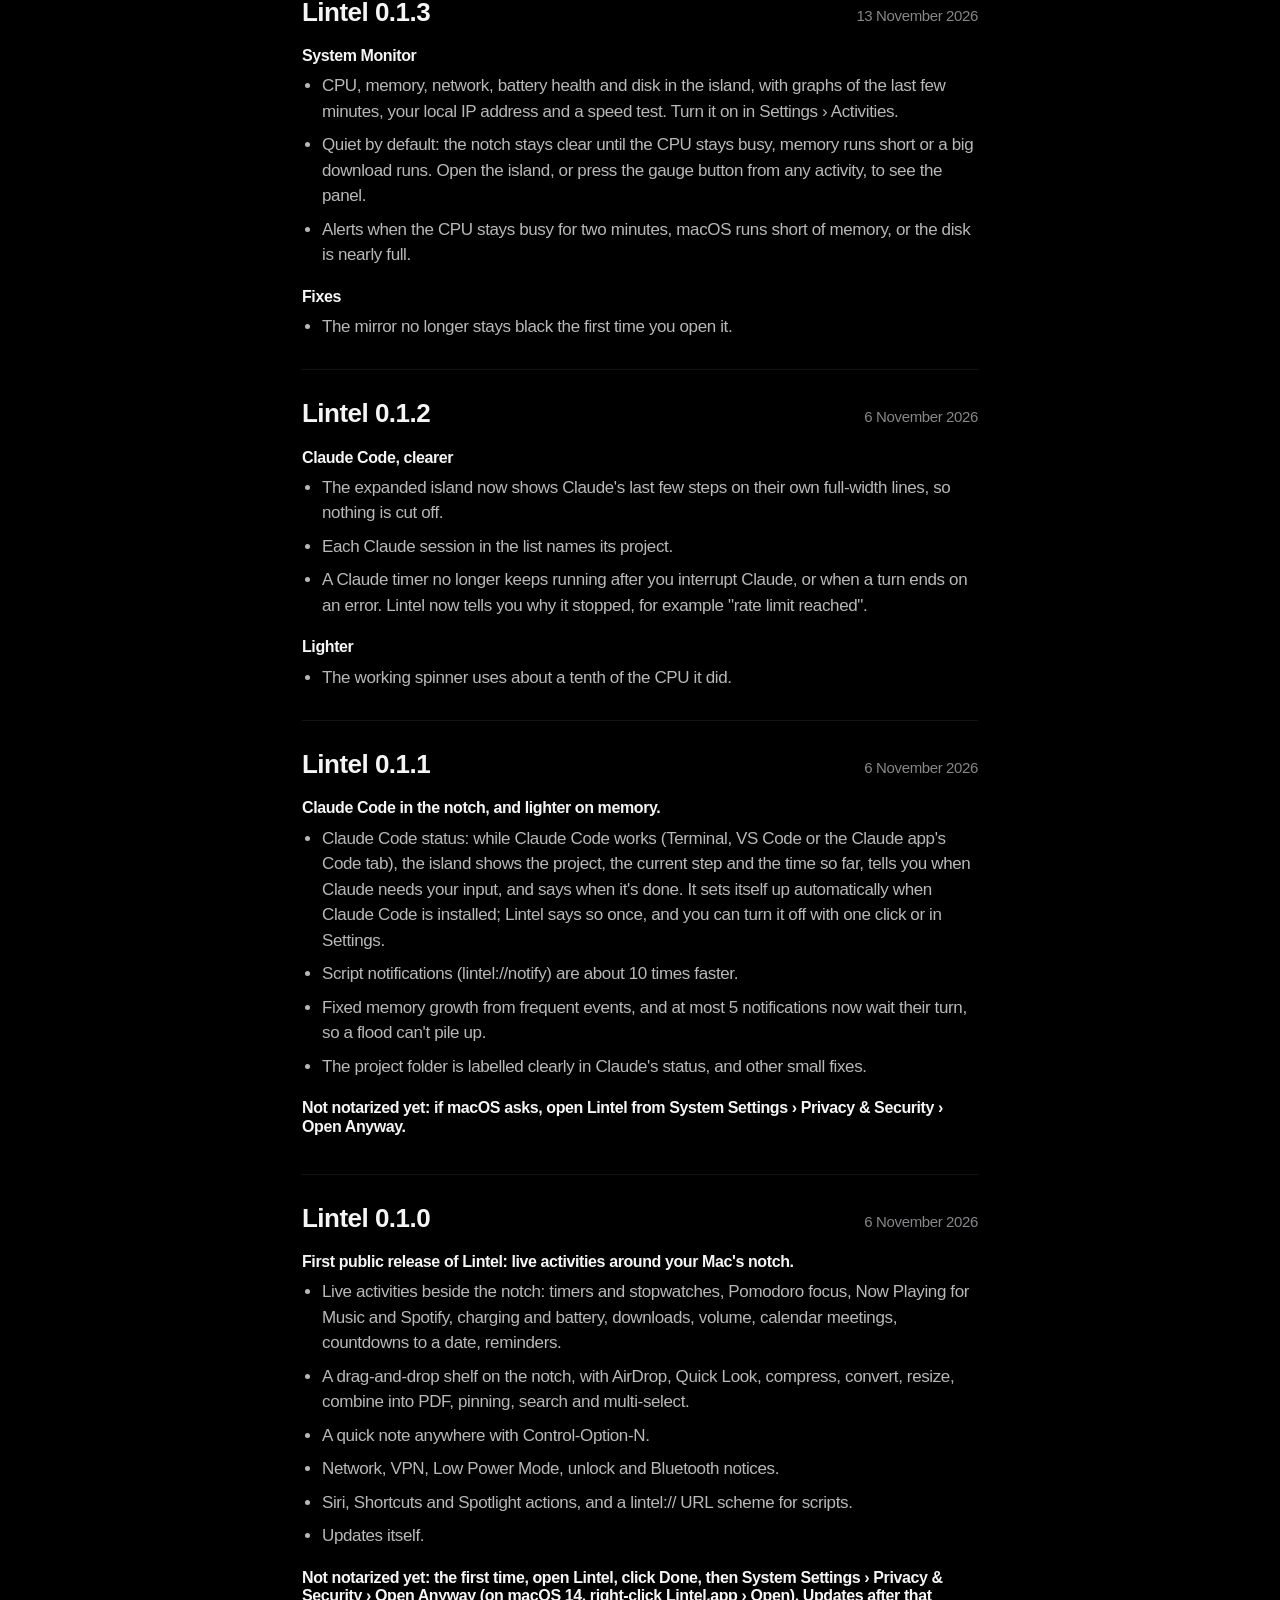
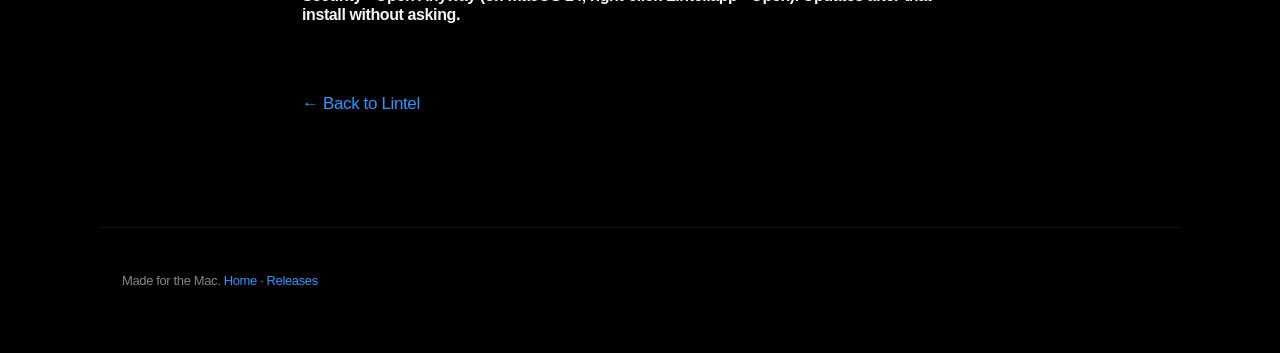
==== commit 4a730ec5: "Website (5aeebff)" ====
--- a/docs/changelog.html
+++ b/docs/changelog.html
@@ -11,7 +11,7 @@
   <meta property="og:image" content="https://netesh5.github.io/lintel/assets/og-image.png">
   <meta name="twitter:card" content="summary_large_image">
   <link rel="icon" type="image/png" href="assets/favicon.png">
-  <link rel="stylesheet" href="styles.css?v=4411cd4">
+  <link rel="stylesheet" href="styles.css?v=5aeebff">
 </head>
 <body>
   <header class="nav scrolled" id="nav">
@@ -23,8 +23,12 @@
     <h1>What's new.</h1>
     <p class="muted">Lintel updates itself; here's what each version brought.</p>
     
+    <article class="cl-entry reveal" id="v0.1.7">
+      <header><h2>Lintel 0.1.7 <span class="cl-latest">Latest</span></h2><time datetime="2026-11-14">14 November 2026</time></header>
+      <h3>Keyboard shortcuts that work from any app: ⌃⌥T opens New Timer and ⌃⌥M opens or closes the mirror. Settings has a new Keyboard shortcuts section with a switch for each. Fixed: ⌃⌥N didn&#x27;t open the quick note while clipboard history was on. Fixed: with the quick note open, its buttons could slide under the camera; copy and clear now sit in the note&#x27;s corner.</h3>
+    </article>
     <article class="cl-entry reveal" id="v0.1.6">
-      <header><h2>Lintel 0.1.6 <span class="cl-latest">Latest</span></h2><time datetime="2026-11-13">13 November 2026</time></header>
+      <header><h2>Lintel 0.1.6</h2><time datetime="2026-11-13">13 November 2026</time></header>
       <h3>Polish</h3>
 <ul>
 <li>The welcome guide covers Claude Code status and Today, and lets you turn on the weather, the System Monitor and clipboard history from the start.</li>
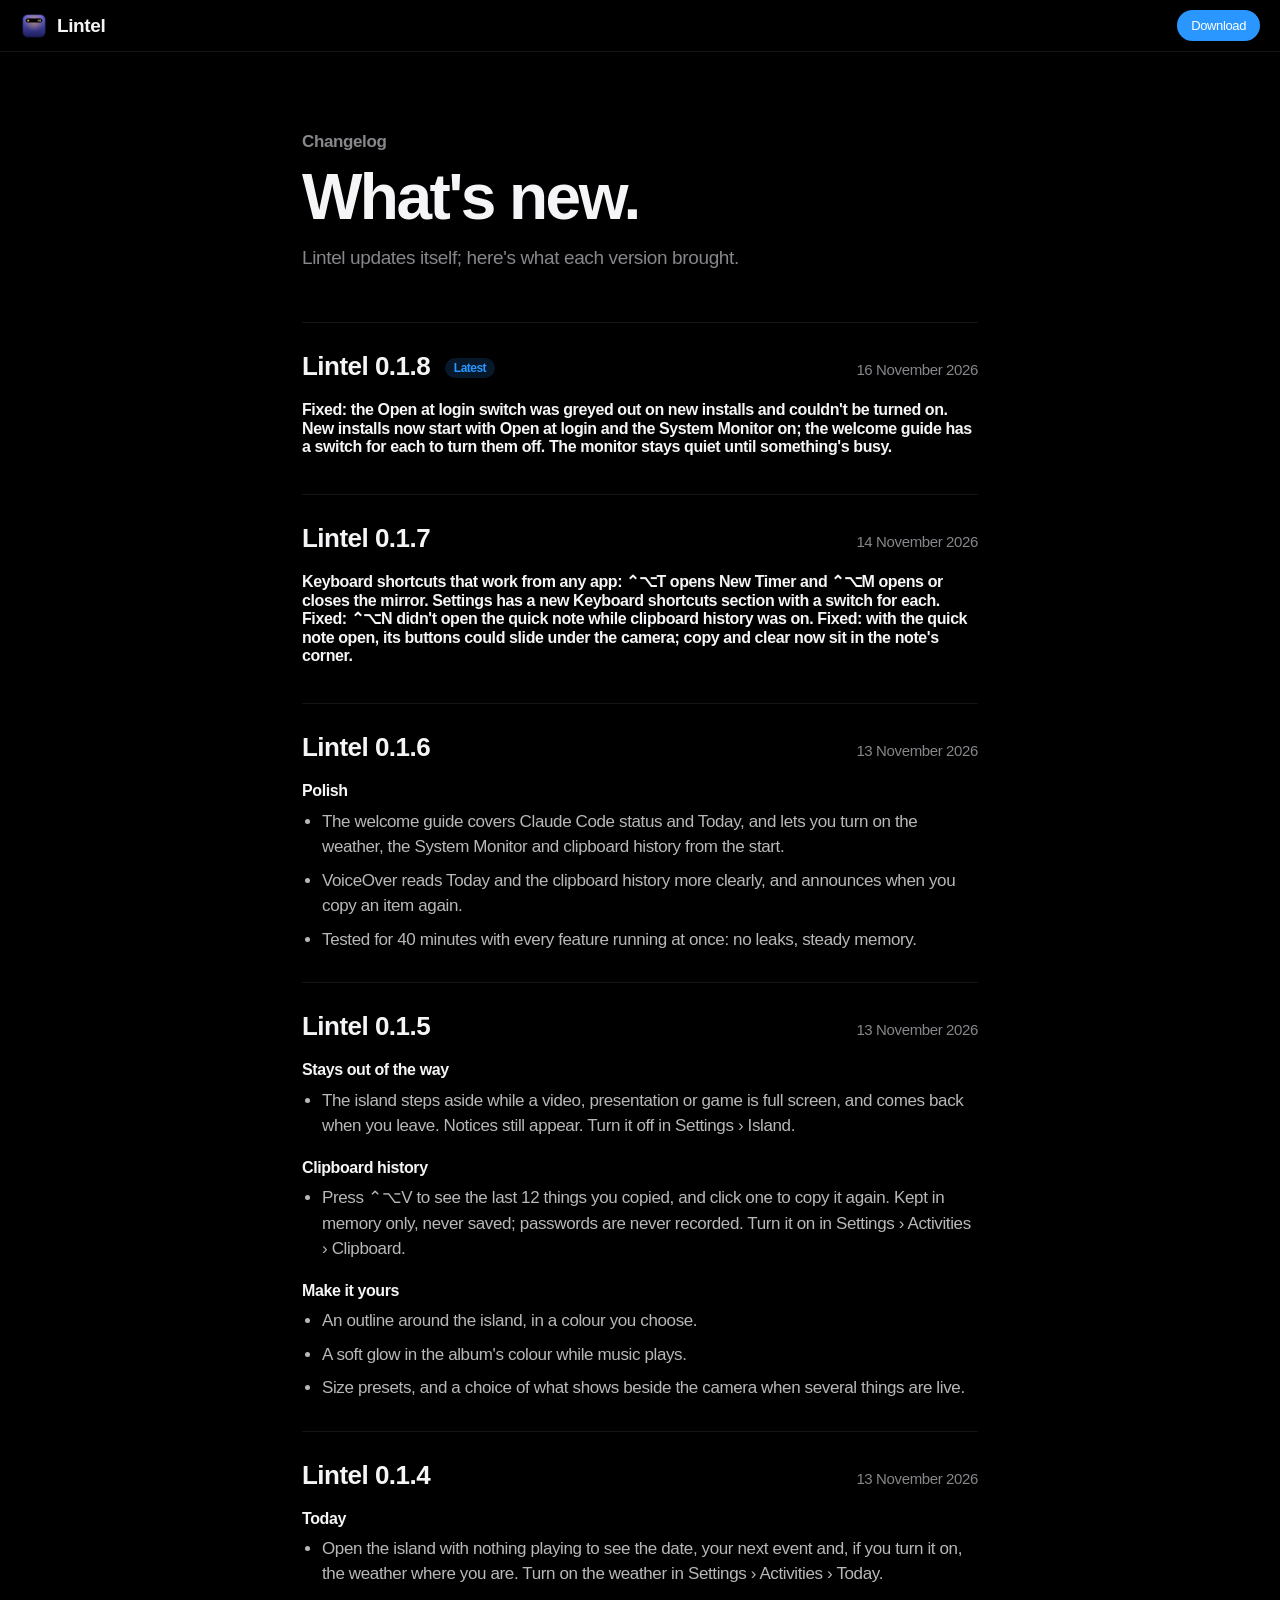
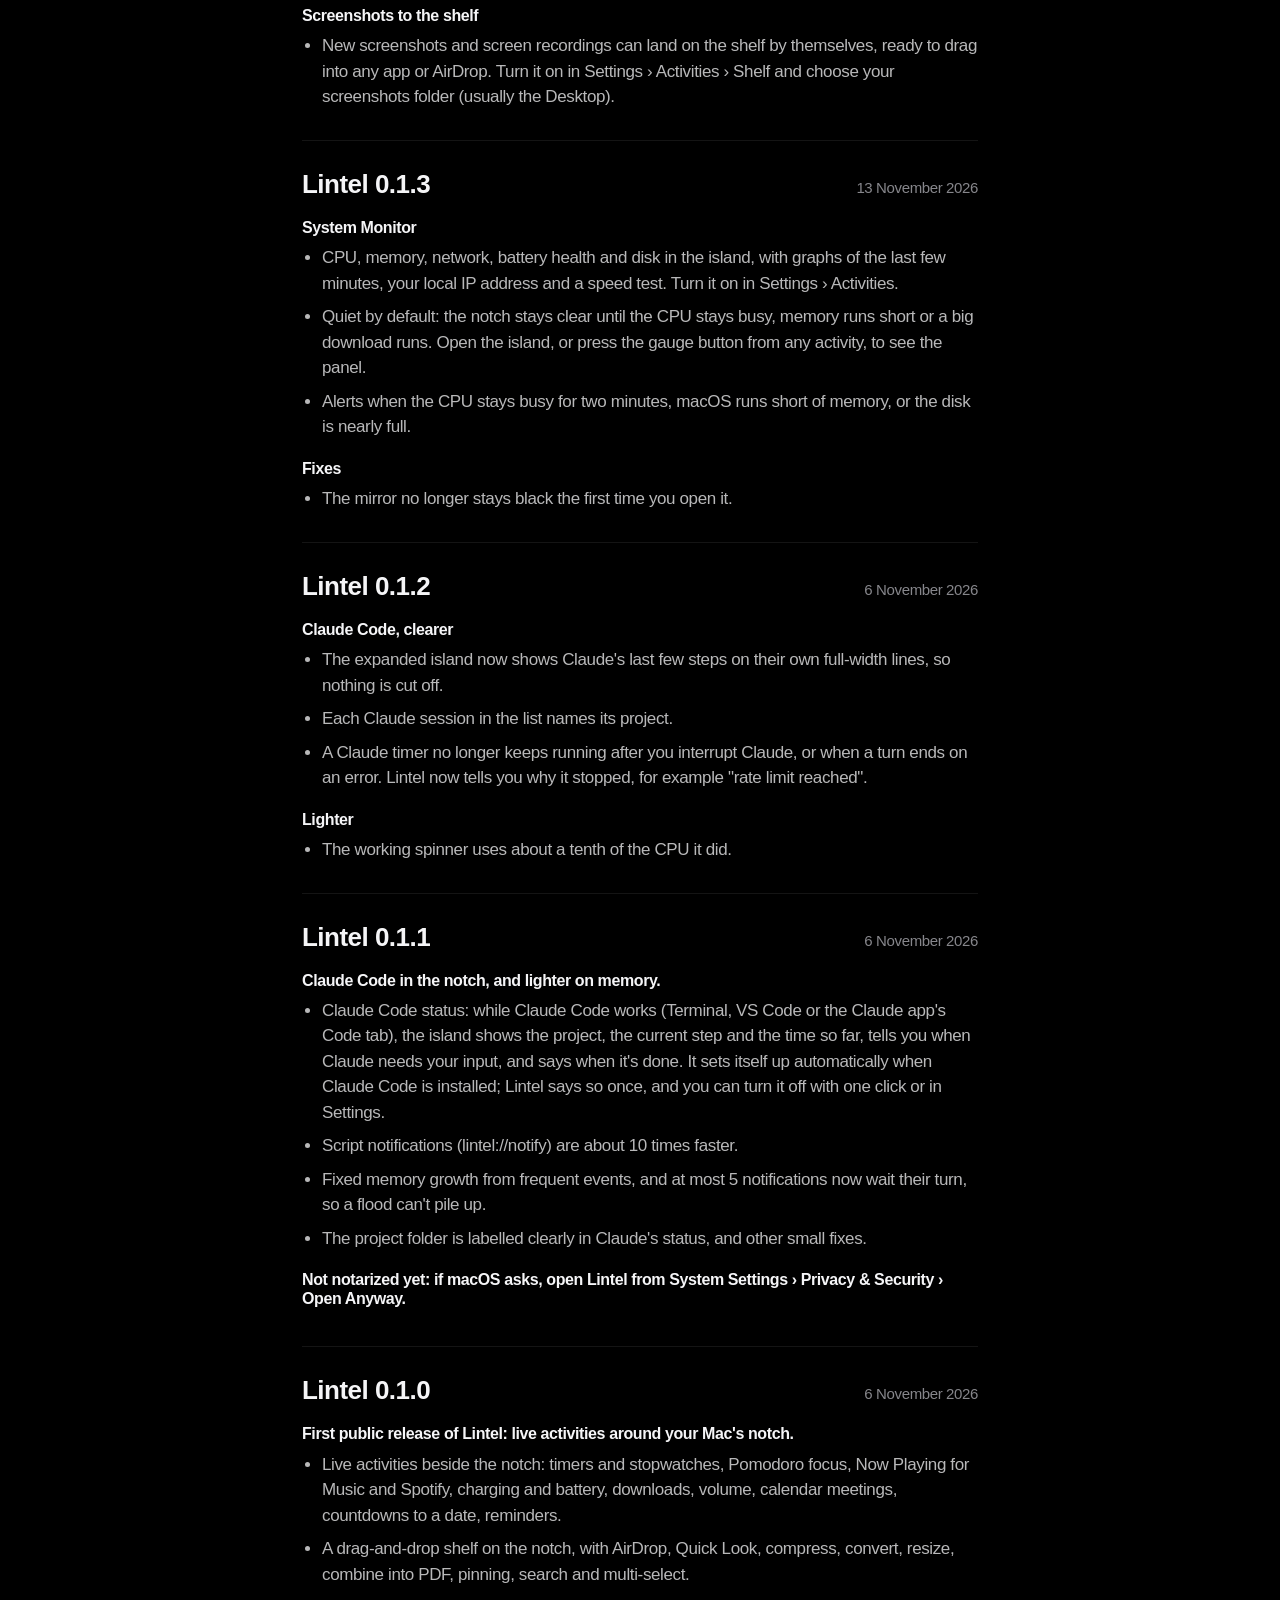
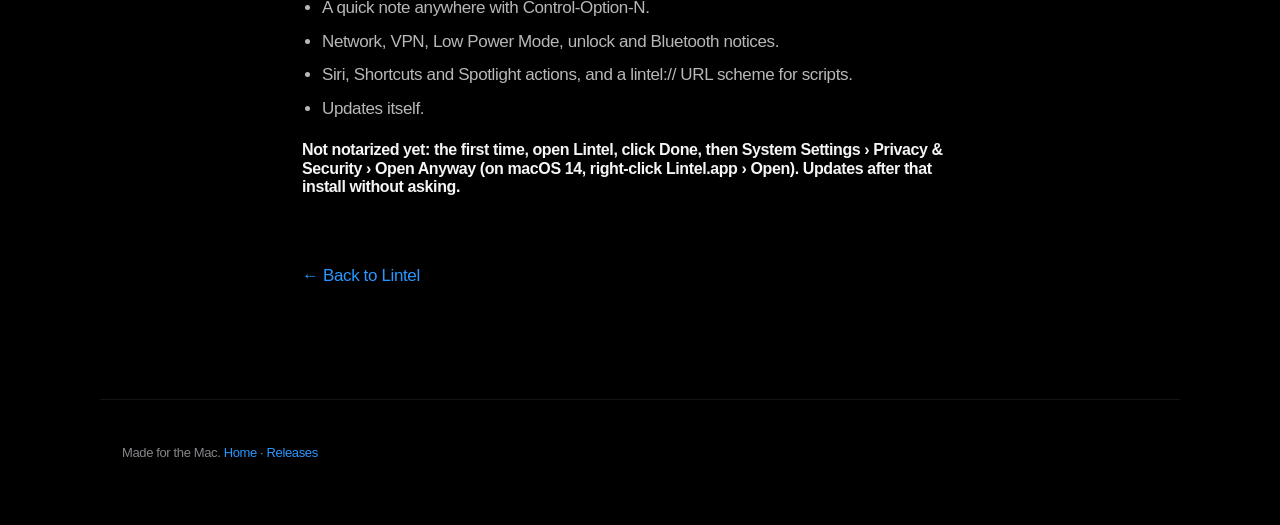
==== commit 235acb38: "Website (05c7250)" ====
--- a/docs/changelog.html
+++ b/docs/changelog.html
@@ -11,7 +11,7 @@
   <meta property="og:image" content="https://netesh5.github.io/lintel/assets/og-image.png">
   <meta name="twitter:card" content="summary_large_image">
   <link rel="icon" type="image/png" href="assets/favicon.png">
-  <link rel="stylesheet" href="styles.css?v=5aeebff">
+  <link rel="stylesheet" href="styles.css?v=05c7250">
 </head>
 <body>
   <header class="nav scrolled" id="nav">
@@ -23,8 +23,12 @@
     <h1>What's new.</h1>
     <p class="muted">Lintel updates itself; here's what each version brought.</p>
     
+    <article class="cl-entry reveal" id="v0.1.8">
+      <header><h2>Lintel 0.1.8 <span class="cl-latest">Latest</span></h2><time datetime="2026-11-16">16 November 2026</time></header>
+      <h3>Fixed: the Open at login switch was greyed out on new installs and couldn&#x27;t be turned on. New installs now start with Open at login and the System Monitor on; the welcome guide has a switch for each to turn them off. The monitor stays quiet until something&#x27;s busy.</h3>
+    </article>
     <article class="cl-entry reveal" id="v0.1.7">
-      <header><h2>Lintel 0.1.7 <span class="cl-latest">Latest</span></h2><time datetime="2026-11-14">14 November 2026</time></header>
+      <header><h2>Lintel 0.1.7</h2><time datetime="2026-11-14">14 November 2026</time></header>
       <h3>Keyboard shortcuts that work from any app: ⌃⌥T opens New Timer and ⌃⌥M opens or closes the mirror. Settings has a new Keyboard shortcuts section with a switch for each. Fixed: ⌃⌥N didn&#x27;t open the quick note while clipboard history was on. Fixed: with the quick note open, its buttons could slide under the camera; copy and clear now sit in the note&#x27;s corner.</h3>
     </article>
     <article class="cl-entry reveal" id="v0.1.6">
